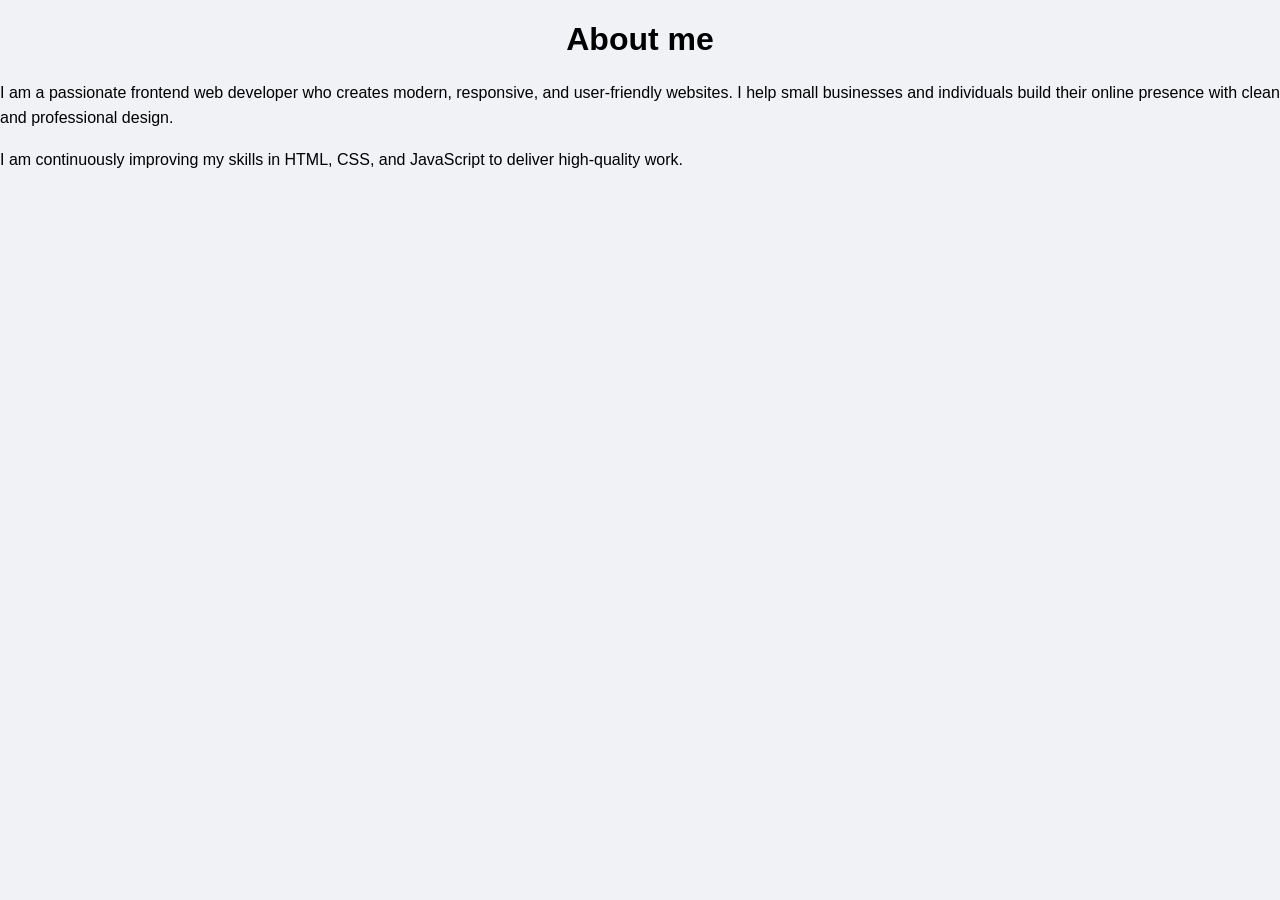
==== about.html @ 8bd7da8c "first portfolio upload" ====
<!DOCTYPE html>
<html lang="en">
<head>
    <meta charset="UTF-8">
    <meta name="viewport" content="width=device-width, initial-scale=1.0">
    <title>About</title>
    <link rel="stylesheet" href="style.css">
</head>
<body>
   <h1>About me </h1> 
   <p>I am a passionate frontend web developer who creates modern, responsive, and user-friendly websites.
I help small businesses and individuals build their online presence with clean and professional design.</p>

<p>
I am continuously improving my skills in HTML, CSS, and JavaScript to deliver high-quality work.
</p>
</body>
</html>
---- style.css ----
/* Normal CSS (Desktop) */

/* Reset + Gobal */
body{
    font-family: Arial, sans-serif;
    margin: 0;
    padding:0;
    background-color: #f0f2f5;
}
/* Layout*/
header{
    display: flex;
    justify-content: space-between;
    align-items: center;
    background-color:darkblue;
    color: white;
    padding: 15px;
    text-align: center;
    background: linear-gradient( to right, #1e3c72, #2a5298 );
}
nav{
    display: flex;
    justify-content: center;
    gap: 20px;
}

a {
  display: inline-block;
  padding: 10px 15px;
  background: #2a5298;
  color: white;
  border-radius: 5px;
  text-decoration: none;
  transition: 0.3s;
}
section {
  padding: 40px;
  text-align: center;
  background: white;
  border-radius: 12px;
  border: 1px solid #eee;
  box-shadow: 0 6px 16px rgba(0,0,0,0.15);
    max-width: 800px;
    margin: 50px auto;
}
footer{
    background-color: #333;
    color: white;
    text-align: center;

}
 
/* Components */
nav a {
    color: white;
    text-decoration: none;
    margin: 0 10px;
    text-align: center;
    
}
 ul {
    display: flex;
    justify-content: center;
    gap: 30px;
    list-style: none;
    padding: 0;
 }
 ul li{
    background: #f4f4f4;
    padding: 12px;
    border-radius: 6px;
 }

 /* Typgraphy */
 header h1{
    color: white;
 }
 p{
    line-height: 1.6;
 }
h2{
    color: #333;
}
 
/*Effect*/
nav a:hover{
    text-decoration: underline;
    color: black;
    transition: 0.3s;
    background: rgba(255,255,255,0.2);
    border-radius: 5px;

} 
.hero {
    padding: 40px;
}
.hero img{
    margin-top: 15px;
    border-radius: 50px;
    
}

/* Advanced */
section:nth-of-type(even) {
    background-color: #f4f4f4;
}
section a {
    display: inline-block;
    padding: 10px 15px;
    background-color: darkblue;
    color: white;
    border-radius: 5px;
}

/*responsive CSS (Mobile) */

@media (max-width: 768px){
    header {
        flex-direction: column;
        text-align: center;
    }

 nav{ 
    flex-direction: column;
 }

 nav a {
display: block;
padding: 10px;
 }
 ul{
    flex-direction: column;
    padding: 20px;
 }
 img{
    max-width: 100%;
    height: auto;
 }
}
.container {
    max-width: 800px;
    margin: auto;
}
.services {
  display: flex;
  justify-content: center;
  gap: 20px;
  flex-wrap: wrap;
}
h1{
    text-align: center;
}
.card {
  background: #f4f4f4;
  padding: 20px;
  border-radius: 10px;
  width: 200px;
  transition: 0.3s;
}
.card:hover {
  transform: translateY(-5px);
  background: #2a5298;
  color: white;
}
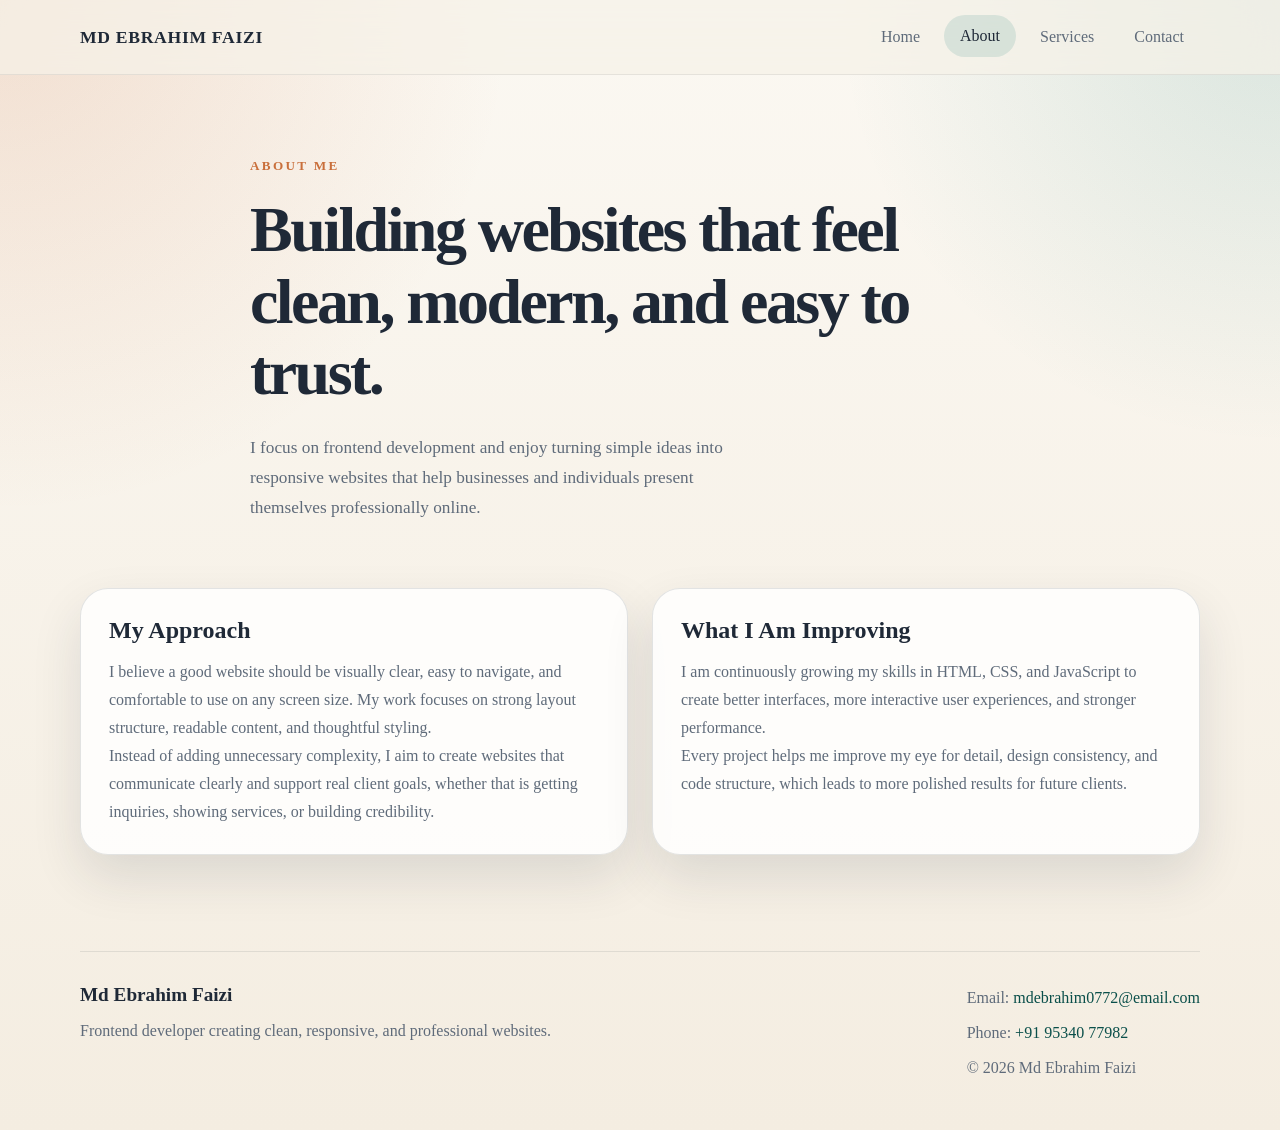
==== commit e411e92b: "Add files via upload" ====
--- a/about.html
+++ b/about.html
@@ -3,16 +3,76 @@
 <head>
     <meta charset="UTF-8">
     <meta name="viewport" content="width=device-width, initial-scale=1.0">
-    <title>About</title>
+    <title>About | Md Ebrahim Faizi</title>
+    <meta name="description" content="Learn more about Md Ebrahim Faizi, a frontend web developer focused on clean, responsive, and user-friendly websites.">
     <link rel="stylesheet" href="style.css">
 </head>
 <body>
-   <h1>About me </h1> 
-   <p>I am a passionate frontend web developer who creates modern, responsive, and user-friendly websites.
-I help small businesses and individuals build their online presence with clean and professional design.</p>
+    <header class="site-header">
+        <div class="container header-inner">
+            <a class="brand" href="index.html">Md Ebrahim Faizi</a>
+            <nav class="site-nav" aria-label="Primary navigation">
+                <a href="index.html">Home</a>
+                <a class="active" href="about.html">About</a>
+                <a href="services.html">Services</a>
+                <a href="contact.html">Contact</a>
+            </nav>
+        </div>
+    </header>
 
-<p>
-I am continuously improving my skills in HTML, CSS, and JavaScript to deliver high-quality work.
-</p>
+    <main>
+        <section class="page-hero">
+            <div class="container narrow">
+                <p class="eyebrow">About Me</p>
+                <h1>Building websites that feel clean, modern, and easy to trust.</h1>
+                <p class="page-intro">
+                    I focus on frontend development and enjoy turning simple ideas into responsive websites
+                    that help businesses and individuals present themselves professionally online.
+                </p>
+            </div>
+        </section>
+
+        <section class="section">
+            <div class="container content-grid">
+                <article class="content-card">
+                    <h2>My Approach</h2>
+                    <p>
+                        I believe a good website should be visually clear, easy to navigate, and comfortable to use on any screen size.
+                        My work focuses on strong layout structure, readable content, and thoughtful styling.
+                    </p>
+                    <p>
+                        Instead of adding unnecessary complexity, I aim to create websites that communicate clearly
+                        and support real client goals, whether that is getting inquiries, showing services, or building credibility.
+                    </p>
+                </article>
+
+                <article class="content-card">
+                    <h2>What I Am Improving</h2>
+                    <p>
+                        I am continuously growing my skills in HTML, CSS, and JavaScript to create better interfaces,
+                        more interactive user experiences, and stronger performance.
+                    </p>
+                    <p>
+                        Every project helps me improve my eye for detail, design consistency, and code structure,
+                        which leads to more polished results for future clients.
+                    </p>
+                </article>
+            </div>
+        </section>
+    </main>
+
+    <footer class="site-footer">
+        <div class="container footer-inner">
+            <div>
+                <h2>Md Ebrahim Faizi</h2>
+                <p>Frontend developer creating clean, responsive, and professional websites.</p>
+            </div>
+            <div class="footer-contact">
+                <p>Email: <a href="mailto:mdebrahim0772@email.com">mdebrahim0772@email.com</a></p>
+                <p>Phone: <a href="tel:+919534077982">+91 95340 77982</a></p>
+                <p>&copy; 2026 Md Ebrahim Faizi</p>
+            </div>
+        </div>
+    </footer>
 </body>
 </html>
--- a/style.css
+++ b/style.css
@@ -1,165 +1,424 @@
-
-/* Normal CSS (Desktop) */
-
-/* Reset + Gobal */
-body{
-    font-family: Arial, sans-serif;
+:root {
+    --bg: #f6f1e8;
+    --surface: rgba(255, 255, 255, 0.82);
+    --surface-strong: #ffffff;
+    --text: #1f2937;
+    --muted: #5f6b7a;
+    --line: rgba(31, 41, 55, 0.12);
+    --brand: #0f766e;
+    --brand-dark: #0a4f4a;
+    --accent: #c96f3b;
+    --shadow: 0 22px 50px rgba(31, 41, 55, 0.12);
+    --radius-lg: 28px;
+    --radius-md: 18px;
+    --radius-sm: 12px;
+    --container: 1120px;
+}
+
+*,
+*::before,
+*::after {
+    box-sizing: border-box;
+}
+
+html {
+    scroll-behavior: smooth;
+}
+
+body {
     margin: 0;
-    padding:0;
-    background-color: #f0f2f5;
-}
-/* Layout*/
-header{
+    font-family: Georgia, "Times New Roman", serif;
+    color: var(--text);
+    background:
+        radial-gradient(circle at top left, rgba(201, 111, 59, 0.18), transparent 30%),
+        radial-gradient(circle at top right, rgba(15, 118, 110, 0.14), transparent 26%),
+        linear-gradient(180deg, #fbf8f2 0%, #f4ede1 100%);
+}
+
+img {
+    display: block;
+    max-width: 100%;
+}
+
+a {
+    color: inherit;
+    text-decoration: none;
+}
+
+p {
+    margin: 0;
+    line-height: 1.75;
+    color: var(--muted);
+}
+
+h1,
+h2,
+h3 {
+    margin: 0;
+    line-height: 1.12;
+    color: var(--text);
+    font-weight: 600;
+}
+
+.container {
+    width: min(100% - 2rem, var(--container));
+    margin: 0 auto;
+}
+
+.narrow {
+    max-width: 780px;
+}
+
+.site-header {
+    position: sticky;
+    top: 0;
+    z-index: 100;
+    padding: 1rem 0;
+    backdrop-filter: blur(16px);
+    background: rgba(246, 241, 232, 0.72);
+    border-bottom: 1px solid rgba(31, 41, 55, 0.08);
+}
+
+.header-inner {
     display: flex;
+    align-items: center;
     justify-content: space-between;
+    gap: 1.5rem;
+}
+
+.brand {
+    font-size: 1.1rem;
+    font-weight: 700;
+    letter-spacing: 0.04em;
+    text-transform: uppercase;
+}
+
+.site-nav {
+    display: flex;
     align-items: center;
-    background-color:darkblue;
-    color: white;
-    padding: 15px;
-    text-align: center;
-    background: linear-gradient( to right, #1e3c72, #2a5298 );
-}
-nav{
+    gap: 0.5rem;
+    flex-wrap: wrap;
+}
+
+.site-nav a {
+    padding: 0.75rem 1rem;
+    border-radius: 999px;
+    color: var(--muted);
+    transition: background-color 0.25s ease, color 0.25s ease, transform 0.25s ease;
+}
+
+.site-nav a:hover,
+.site-nav a:focus-visible,
+.site-nav a.active {
+    color: var(--text);
+    background: rgba(15, 118, 110, 0.12);
+    transform: translateY(-1px);
+}
+
+.hero,
+.page-hero {
+    padding: 5rem 0 2rem;
+}
+
+.hero-grid {
+    display: grid;
+    grid-template-columns: minmax(0, 1.3fr) minmax(280px, 0.9fr);
+    gap: 2rem;
+    align-items: center;
+}
+
+.hero-copy h1,
+.page-hero h1 {
+    font-size: clamp(2.8rem, 5vw, 5rem);
+    letter-spacing: -0.04em;
+}
+
+.hero-text,
+.page-intro {
+    margin-top: 1.5rem;
+    font-size: 1.08rem;
+    max-width: 60ch;
+}
+
+.eyebrow,
+.section-label {
+    display: inline-block;
+    margin-bottom: 1rem;
+    color: var(--accent);
+    font-size: 0.82rem;
+    font-weight: 700;
+    letter-spacing: 0.18em;
+    text-transform: uppercase;
+}
+
+.hero-actions,
+.cta-actions {
     display: flex;
+    gap: 1rem;
+    flex-wrap: wrap;
+    margin-top: 2rem;
+}
+
+.button {
+    display: inline-flex;
+    align-items: center;
     justify-content: center;
-    gap: 20px;
-}
-
-a {
-  display: inline-block;
-  padding: 10px 15px;
-  background: #2a5298;
-  color: white;
-  border-radius: 5px;
-  text-decoration: none;
-  transition: 0.3s;
-}
-section {
-  padding: 40px;
-  text-align: center;
-  background: white;
-  border-radius: 12px;
-  border: 1px solid #eee;
-  box-shadow: 0 6px 16px rgba(0,0,0,0.15);
-    max-width: 800px;
-    margin: 50px auto;
-}
-footer{
-    background-color: #333;
-    color: white;
-    text-align: center;
-
-}
- 
-/* Components */
-nav a {
-    color: white;
-    text-decoration: none;
-    margin: 0 10px;
-    text-align: center;
-    
-}
- ul {
+    min-height: 3.25rem;
+    padding: 0.85rem 1.35rem;
+    border-radius: 999px;
+    border: 1px solid transparent;
+    font-weight: 700;
+    transition: transform 0.25s ease, box-shadow 0.25s ease, background-color 0.25s ease, color 0.25s ease, border-color 0.25s ease;
+}
+
+.button:hover,
+.button:focus-visible {
+    transform: translateY(-2px);
+}
+
+.button-primary {
+    color: #ffffff;
+    background: linear-gradient(135deg, var(--brand), var(--brand-dark));
+    box-shadow: 0 16px 26px rgba(15, 118, 110, 0.2);
+}
+
+.button-secondary {
+    color: var(--text);
+    background: rgba(255, 255, 255, 0.64);
+    border-color: rgba(31, 41, 55, 0.12);
+}
+
+.hero-card,
+.content-card,
+.feature-card,
+.service-card,
+.contact-card,
+.contact-form,
+.cta-panel {
+    background: var(--surface);
+    border: 1px solid var(--line);
+    border-radius: var(--radius-lg);
+    box-shadow: var(--shadow);
+}
+
+.hero-card {
+    overflow: hidden;
+}
+
+.hero-card img {
+    width: 100%;
+    aspect-ratio: 4 / 4.6;
+    object-fit: cover;
+}
+
+.hero-card-content {
+    padding: 1.5rem;
+}
+
+.hero-card-content p {
+    margin-top: 0.75rem;
+}
+
+.section {
+    padding: 2rem 0 4rem;
+}
+
+.section-alt {
+    padding-top: 1rem;
+}
+
+.section-grid {
+    display: grid;
+    grid-template-columns: 0.9fr 1.1fr;
+    gap: 2rem;
+    align-items: start;
+}
+
+.section-copy {
+    display: grid;
+    gap: 1.2rem;
+}
+
+.section-heading {
+    max-width: 700px;
+    margin-bottom: 2rem;
+}
+
+.section-heading p:last-child {
+    margin-top: 1rem;
+}
+
+.card-grid,
+.content-grid {
+    display: grid;
+    grid-template-columns: repeat(2, minmax(0, 1fr));
+    gap: 1.5rem;
+}
+
+.feature-card,
+.service-card,
+.content-card {
+    padding: 1.75rem;
+}
+
+.feature-card h3,
+.service-card h2,
+.content-card h2 {
+    margin-bottom: 0.9rem;
+    font-size: 1.5rem;
+}
+
+.cta-panel {
     display: flex;
-    justify-content: center;
-    gap: 30px;
-    list-style: none;
-    padding: 0;
- }
- ul li{
-    background: #f4f4f4;
-    padding: 12px;
-    border-radius: 6px;
- }
-
- /* Typgraphy */
- header h1{
-    color: white;
- }
- p{
-    line-height: 1.6;
- }
-h2{
-    color: #333;
-}
- 
-/*Effect*/
-nav a:hover{
-    text-decoration: underline;
-    color: black;
-    transition: 0.3s;
-    background: rgba(255,255,255,0.2);
-    border-radius: 5px;
-
-} 
-.hero {
-    padding: 40px;
-}
-.hero img{
-    margin-top: 15px;
-    border-radius: 50px;
-    
-}
-
-/* Advanced */
-section:nth-of-type(even) {
-    background-color: #f4f4f4;
-}
-section a {
-    display: inline-block;
-    padding: 10px 15px;
-    background-color: darkblue;
-    color: white;
-    border-radius: 5px;
-}
-
-/*responsive CSS (Mobile) */
-
-@media (max-width: 768px){
-    header {
+    align-items: center;
+    justify-content: space-between;
+    gap: 1.5rem;
+    padding: 2rem;
+}
+
+.contact-layout {
+    display: grid;
+    grid-template-columns: minmax(260px, 0.85fr) minmax(0, 1.15fr);
+    gap: 1.5rem;
+}
+
+.contact-card,
+.contact-form {
+    padding: 2rem;
+}
+
+.contact-card h2,
+.contact-form h2 {
+    margin-bottom: 0.9rem;
+}
+
+.contact-list {
+    display: grid;
+    gap: 0.9rem;
+    margin-top: 1.5rem;
+}
+
+.contact-list a,
+.footer-contact a {
+    color: var(--brand-dark);
+}
+
+.contact-form {
+    display: grid;
+    gap: 0.9rem;
+}
+
+.contact-form label {
+    font-weight: 700;
+    color: var(--text);
+}
+
+.contact-form input,
+.contact-form textarea {
+    width: 100%;
+    border: 1px solid rgba(31, 41, 55, 0.14);
+    border-radius: var(--radius-sm);
+    padding: 0.95rem 1rem;
+    font: inherit;
+    color: var(--text);
+    background: rgba(255, 255, 255, 0.92);
+}
+
+.contact-form textarea {
+    min-height: 150px;
+    resize: vertical;
+}
+
+.contact-form input:focus,
+.contact-form textarea:focus {
+    outline: 2px solid rgba(15, 118, 110, 0.18);
+    border-color: var(--brand);
+}
+
+.button-submit {
+    width: 100%;
+    border: 0;
+    cursor: pointer;
+    font: inherit;
+}
+
+.site-footer {
+    padding: 2rem 0 3rem;
+}
+
+.footer-inner {
+    display: flex;
+    align-items: flex-start;
+    justify-content: space-between;
+    gap: 1.5rem;
+    padding-top: 2rem;
+    border-top: 1px solid rgba(31, 41, 55, 0.1);
+}
+
+.footer-inner h2 {
+    font-size: 1.2rem;
+    margin-bottom: 0.75rem;
+}
+
+.footer-contact {
+    display: grid;
+    gap: 0.45rem;
+}
+
+@media (max-width: 900px) {
+    .hero-grid,
+    .section-grid,
+    .contact-layout,
+    .cta-panel,
+    .content-grid,
+    .card-grid {
+        grid-template-columns: 1fr;
+    }
+
+    .hero-copy h1,
+    .page-hero h1 {
+        font-size: clamp(2.4rem, 10vw, 3.6rem);
+    }
+
+    .cta-panel {
+        align-items: flex-start;
+    }
+}
+
+@media (max-width: 640px) {
+    .site-header {
+        padding: 0.9rem 0;
+    }
+
+    .header-inner {
         flex-direction: column;
+        align-items: flex-start;
+    }
+
+    .site-nav {
+        width: 100%;
+    }
+
+    .site-nav a {
+        flex: 1 1 auto;
         text-align: center;
     }
 
- nav{ 
-    flex-direction: column;
- }
-
- nav a {
-display: block;
-padding: 10px;
- }
- ul{
-    flex-direction: column;
-    padding: 20px;
- }
- img{
-    max-width: 100%;
-    height: auto;
- }
-}
-.container {
-    max-width: 800px;
-    margin: auto;
-}
-.services {
-  display: flex;
-  justify-content: center;
-  gap: 20px;
-  flex-wrap: wrap;
-}
-h1{
-    text-align: center;
-}
-.card {
-  background: #f4f4f4;
-  padding: 20px;
-  border-radius: 10px;
-  width: 200px;
-  transition: 0.3s;
-}
-.card:hover {
-  transform: translateY(-5px);
-  background: #2a5298;
-  color: white;
-}+    .hero,
+    .page-hero {
+        padding-top: 3.5rem;
+    }
+
+    .feature-card,
+    .service-card,
+    .content-card,
+    .contact-card,
+    .contact-form,
+    .cta-panel {
+        padding: 1.4rem;
+    }
+
+    .footer-inner {
+        flex-direction: column;
+    }
+}
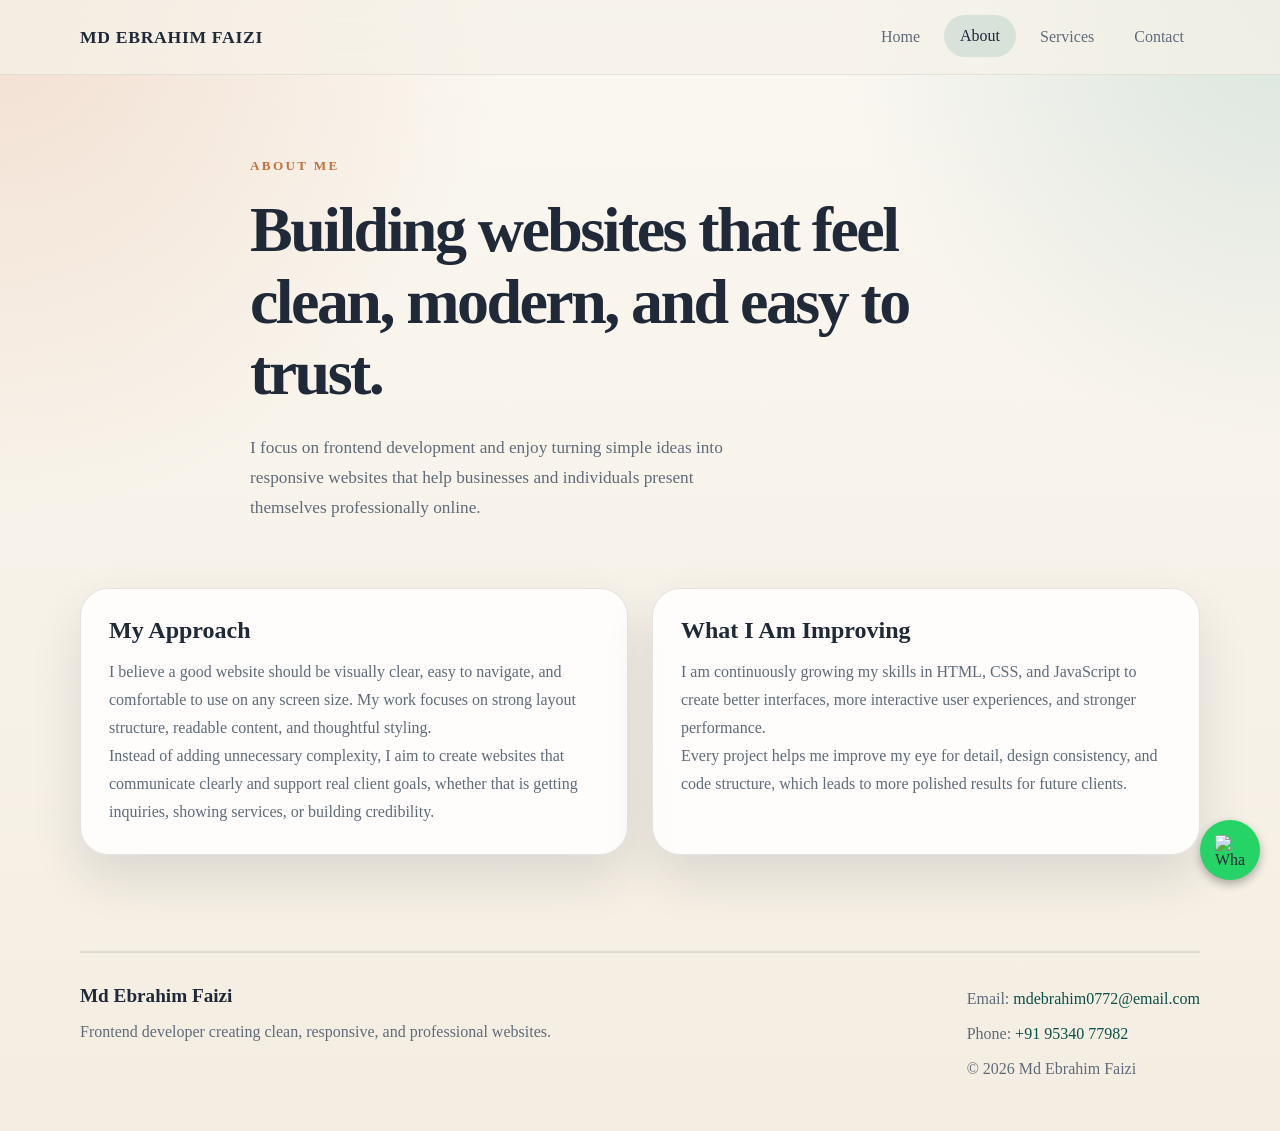
==== commit 87449fcb: "Add files via upload" ====
--- a/about.html
+++ b/about.html
@@ -59,6 +59,9 @@
                 </article>
             </div>
         </section>
+<a href="https://wa.me/919534077982" class="whatsapp-float" target="_blank">
+  <img src="https://cdn-icons-png.flaticon.com/512/733/733585.png" alt="WhatsApp">
+</a>
     </main>
 
     <footer class="site-footer">
--- a/style.css
+++ b/style.css
@@ -342,6 +342,44 @@
     font: inherit;
 }
 
+.whatsapp {
+    display: block;
+    width: 100%;
+    padding: 14px;
+    margin-top: 15px;
+    background: linear-gradient(to right, #25D366, #128C7E);
+    color: white;
+    text-align: center;
+    border-radius: 30px;
+    font-weight: bold;
+    transition: 0.3s;
+}
+
+.whatsapp:hover {
+    background: #0d6b5f;
+}
+
+.whatsapp-float {
+    position: fixed;
+    bottom: 20px;
+    right: 20px;
+    background: #25D366;
+    width: 60px;
+    height: 60px;
+    display: flex;
+    align-items: center;
+    justify-content: center;
+    border-radius: 50%;
+    box-shadow: 0 4px 10px rgba(0,0,0,0.3);
+    z-index: 1000;
+}
+
+.whatsapp-float img {
+    width: 30px;
+    height: 30px;
+}
+
+
 .site-footer {
     padding: 2rem 0 3rem;
 }
@@ -352,7 +390,7 @@
     justify-content: space-between;
     gap: 1.5rem;
     padding-top: 2rem;
-    border-top: 1px solid rgba(31, 41, 55, 0.1);
+    border-top: 2px solid rgba(31, 41, 55, 0.1);
 }
 
 .footer-inner h2 {
@@ -364,6 +402,7 @@
     display: grid;
     gap: 0.45rem;
 }
+
 
 @media (max-width: 900px) {
     .hero-grid,
@@ -374,7 +413,7 @@
     .card-grid {
         grid-template-columns: 1fr;
     }
-
+ 
     .hero-copy h1,
     .page-hero h1 {
         font-size: clamp(2.4rem, 10vw, 3.6rem);
@@ -384,6 +423,7 @@
         align-items: flex-start;
     }
 }
+
 
 @media (max-width: 640px) {
     .site-header {
@@ -422,3 +462,7 @@
         flex-direction: column;
     }
 }
+.whatsapp {
+    padding: 12px 20px;
+}
+
